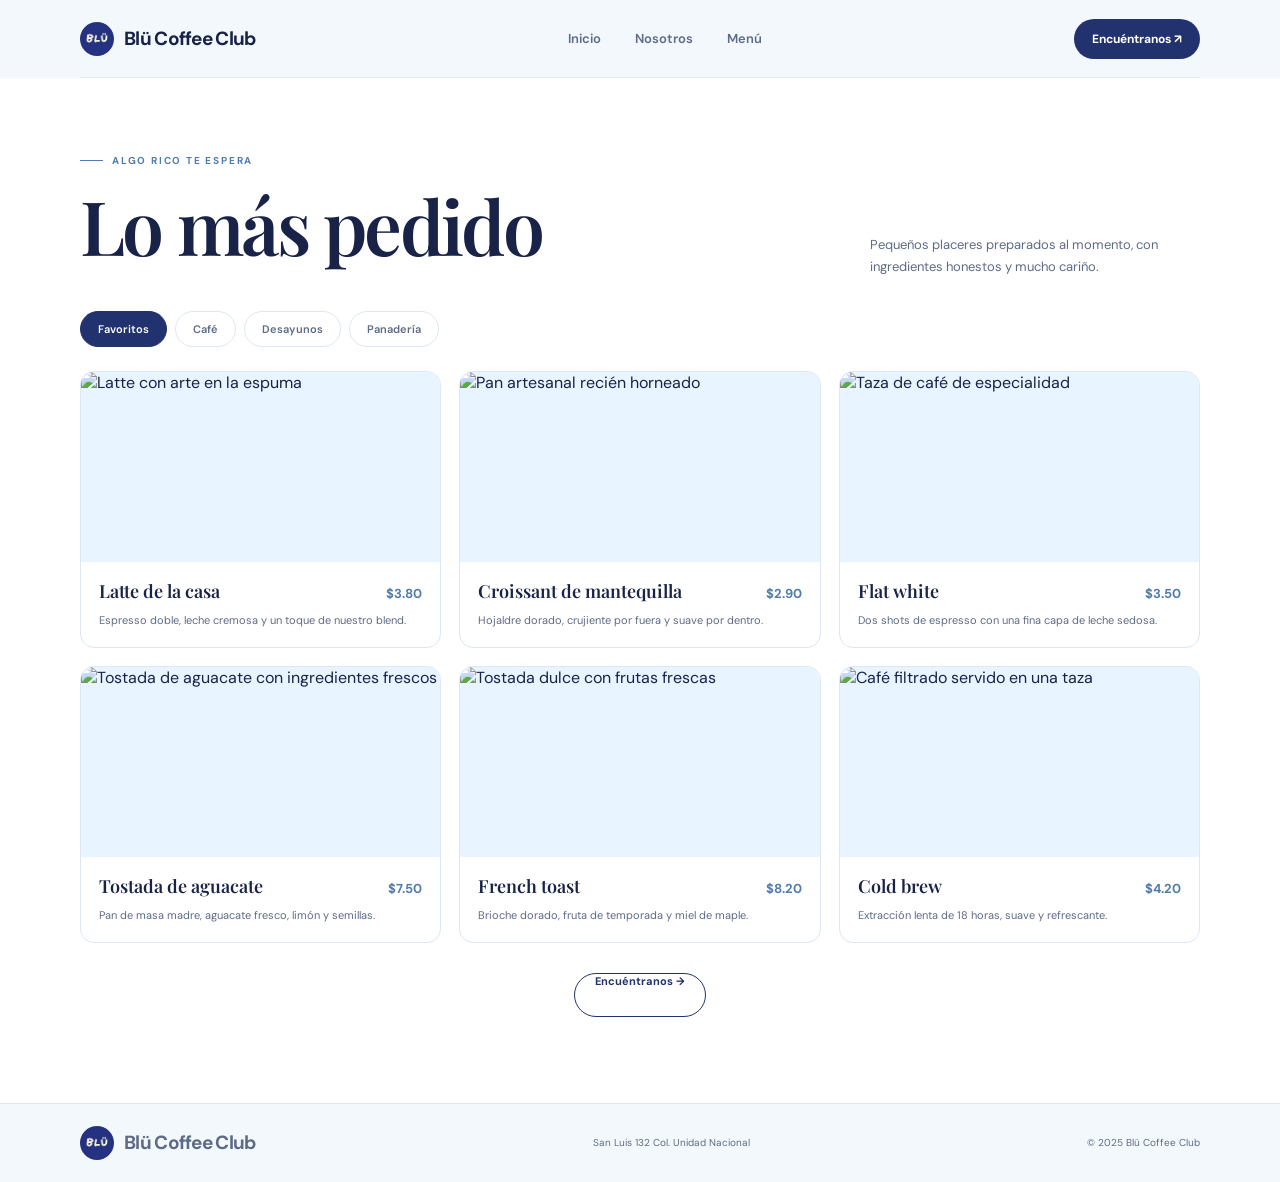
==== pages/menu.html @ f7aa40f5 "primer commit" ====
<!DOCTYPE html>
<html lang="es">
<head>
	<meta charset="UTF-8">
	<meta name="viewport" content="width=device-width, initial-scale=1.0">
	<meta name="theme-color" content="#f3f8fd">
	<meta name="description" content="Descubre el menú de Bruma Café: café de especialidad, desayunos y panadería artesanal.">
	<title>Menú — Bruma Café</title>
	<link rel="icon" type="image/jpeg" href="../Blu.jpg">
	<link rel="preconnect" href="https://fonts.googleapis.com">
	<link rel="preconnect" href="https://fonts.gstatic.com" crossorigin>
	<link href="https://fonts.googleapis.com/css2?family=DM+Sans:wght@400;500;600;700&family=Playfair+Display:wght@500;600;700&display=swap" rel="stylesheet">
	<link rel="stylesheet" href="../assets/css/styles.css">
</head>
<body>
	<header class="container topbar">
		<a class="brand" href="../index.html#inicio" aria-label="Bruma Café, inicio"><img class="brand-mark" src="../Blu.jpg" alt="Logo BLÜ" aria-hidden="true"> Blü Coffee Club</a>
		<nav class="nav-links" aria-label="Navegación principal">
			<a href="../index.html#inicio">Inicio</a>
			<a href="../index.html#nosotros">Nosotros</a>
			<a href="menu.html" aria-current="page">Menú</a>
		</nav>
		<a class="nav-cta" href="../index.html#visitanos">Encuéntranos <span aria-hidden="true">↗</span></a>
	</header>

	<main>
		<section class="menu-section" id="menu">
			<div class="container">
				<div class="section-heading">
					<div><div class="eyebrow">Algo rico te espera</div><h1>Lo más pedido</h1></div>
					<p class="section-intro">Pequeños placeres preparados al momento, con ingredientes honestos y mucho cariño.</p>
				</div>
				<nav class="menu-tabs" aria-label="Categorías del menú">
					<a class="menu-tab active" href="#menu" aria-current="page">Favoritos</a>
					<a class="menu-tab" href="#menu">Café</a>
					<a class="menu-tab" href="#menu">Desayunos</a>
					<a class="menu-tab" href="#menu">Panadería</a>
				</nav>
				<div class="menu-grid">
					<article class="menu-card">
						<img src="https://images.unsplash.com/photo-1461023058943-07fcbe16d735?auto=format&fit=crop&w=700&q=80" alt="Latte con arte en la espuma" loading="lazy">
						<div class="card-content"><div class="card-top"><h3>Latte de la casa</h3><span class="price">$3.80</span></div><p>Espresso doble, leche cremosa y un toque de nuestro blend.</p></div>
					</article>
					<article class="menu-card">
						<img src="https://images.unsplash.com/photo-1509440159596-0249088772ff?auto=format&fit=crop&w=700&q=80" alt="Pan artesanal recién horneado" loading="lazy">
						<div class="card-content"><div class="card-top"><h3>Croissant de mantequilla</h3><span class="price">$2.90</span></div><p>Hojaldre dorado, crujiente por fuera y suave por dentro.</p></div>
					</article>
					<article class="menu-card">
						<img src="https://images.unsplash.com/photo-1495474472287-4d71bcdd2085?auto=format&fit=crop&w=700&q=80" alt="Taza de café de especialidad" loading="lazy">
						<div class="card-content"><div class="card-top"><h3>Flat white</h3><span class="price">$3.50</span></div><p>Dos shots de espresso con una fina capa de leche sedosa.</p></div>
					</article>
					<article class="menu-card">
						<img src="https://images.unsplash.com/photo-1525351484163-7529414344d8?auto=format&fit=crop&w=700&q=80" alt="Tostada de aguacate con ingredientes frescos" loading="lazy">
						<div class="card-content"><div class="card-top"><h3>Tostada de aguacate</h3><span class="price">$7.50</span></div><p>Pan de masa madre, aguacate fresco, limón y semillas.</p></div>
					</article>
					<article class="menu-card">
						<img src="https://images.unsplash.com/photo-1484723091739-30a097e8f929?auto=format&fit=crop&w=700&q=80" alt="Tostada dulce con frutas frescas" loading="lazy">
						<div class="card-content"><div class="card-top"><h3>French toast</h3><span class="price">$8.20</span></div><p>Brioche dorado, fruta de temporada y miel de maple.</p></div>
					</article>
					<article class="menu-card">
						<img src="https://images.unsplash.com/photo-1517701604599-bb29b565090c?auto=format&fit=crop&w=700&q=80" alt="Café filtrado servido en una taza" loading="lazy">
						<div class="card-content"><div class="card-top"><h3>Cold brew</h3><span class="price">$4.20</span></div><p>Extracción lenta de 18 horas, suave y refrescante.</p></div>
					</article>
				</div>
				<div class="menu-footer"><a class="outline-button" href="../index.html#visitanos">Encuéntranos <span aria-hidden="true">→</span></a></div>
			</div>
		</section>
	</main>

	<footer id="visitanos">
		<div class="container footer-inner"><a class="brand" href="../index.html#inicio"><img class="brand-mark" src="../Blu.jpg" alt="Logo BLÜ" aria-hidden="true"> Blü Coffee Club</a><p>San Luis 132 Col. Unidad Nacional</p><p>© 2025 Blü Coffee Club</p></div>
	</footer>
</body>
</html>
---- assets/css/styles.css ----
:root {
	--cream: #f3f8fd;
	--paper: #ffffff;
	--ink: #182347;
	--muted: #5e6b86;
	--primary: #21326e;
	--sky: #bfe2fe;
	--sky-soft: #e8f4ff;
	--accent: #527cab;
	--line: #dce8f3;
	--serif: 'Playfair Display', Georgia, serif;
	--sans: 'DM Sans', Arial, sans-serif;
}

* { box-sizing: border-box; }
html { scroll-behavior: smooth; }
body { margin: 0; background: var(--cream); color: var(--ink); font-family: var(--sans); -webkit-font-smoothing: antialiased; }
a { color: inherit; text-decoration: none; }
img { display: block; max-width: 100%; }
.container { width: min(1120px, calc(100% - 64px)); margin-inline: auto; }
.topbar { min-height: 78px; display: flex; align-items: center; justify-content: space-between; gap: 30px; border-bottom: 1px solid var(--line); }
.brand { display: inline-flex; align-items: center; gap: 10px; font-size: 19px; font-weight: 700; letter-spacing: -.7px; }
.brand-mark { width: 34px; height: 34px; flex: 0 0 34px; border-radius: 50%; object-fit: cover; }
.nav-links { display: flex; align-items: center; gap: 34px; color: var(--muted); font-size: 13px; font-weight: 600; }
.nav-links a:hover { color: var(--primary); }
.nav-cta { padding: 12px 18px; border-radius: 999px; background: var(--primary); color: white; font-size: 12px; font-weight: 700; transition: background .2s, transform .2s; }
.nav-cta:hover { background: #192653; transform: translateY(-1px); }
.hero { display: grid; grid-template-columns: 1fr .95fr; align-items: center; gap: 56px; padding-block: 70px 82px; }
.eyebrow { display: flex; align-items: center; gap: 9px; color: var(--accent); font-size: 10px; font-weight: 700; letter-spacing: 1.8px; text-transform: uppercase; }
.eyebrow::before { width: 23px; height: 1px; background: currentColor; content: ''; }
h1, h2, h3, p { margin-top: 0; }
h1 { max-width: 520px; margin-block: 20px 17px; font: 600 clamp(48px, 6vw, 75px)/1.02 var(--serif); letter-spacing: -2.7px; }
h1 em { color: var(--accent); font-weight: 500; }
.hero-copy { max-width: 420px; color: var(--muted); font-size: 15px; line-height: 1.8; }
.hero-actions { display: flex; flex-wrap: wrap; align-items: center; gap: 22px; margin-top: 27px; }
.button { display: inline-flex; align-items: center; justify-content: center; gap: 10px; min-height: 48px; padding: 0 20px; border-radius: 999px; background: var(--primary); color: white; font-size: 12px; font-weight: 700; transition: transform .2s, background .2s; }
.button:hover { background: #192653; transform: translateY(-2px); }
.text-link { color: var(--primary); font-size: 12px; font-weight: 700; }
.text-link span { margin-left: 5px; }
.hero-visual { position: relative; min-height: 390px; }
.hero-photo { position: absolute; inset: 0 20px 14px 0; overflow: hidden; border-radius: 48% 48% 12px 12px; background: var(--sky); }
.hero-photo img { width: 100%; height: 100%; object-fit: cover; }
.photo-note { position: absolute; right: 0; bottom: 0; display: flex; align-items: center; gap: 11px; max-width: 225px; padding: 14px 17px; border: 1px solid rgba(255,255,255,.7); border-radius: 12px; background: var(--paper); box-shadow: 0 12px 35px #21326e18; }
.note-icon { width: 36px; height: 36px; display: grid; flex: 0 0 36px; place-items: center; border-radius: 50%; background: var(--sky-soft); color: var(--primary); font-size: 17px; }
.photo-note strong, .photo-note small { display: block; }
.photo-note strong { margin-bottom: 3px; font-size: 11px; }
.photo-note small { color: var(--muted); font-size: 10px; }
.coffee-match-section { padding: 18px 0 76px; }
.coffee-match { display: grid; grid-template-columns: 1.05fr .95fr; align-items: center; gap: 52px; padding: 38px 44px; overflow: hidden; border: 1px solid #d5e9f9; border-radius: 22px; background: linear-gradient(120deg, #e8f4ff 0%, #f8fbff 62%, #d9edff 100%); }
.coffee-match-copy h2 { margin: 12px 0; }
.coffee-match-copy > p { max-width: 380px; margin-bottom: 22px; color: var(--muted); font-size: 13px; line-height: 1.7; }
.mood-options { display: flex; flex-wrap: wrap; gap: 9px; }
.mood-button { display: inline-flex; align-items: center; gap: 7px; min-height: 42px; padding: 0 14px; border: 1px solid #c8dced; border-radius: 999px; background: rgba(255,255,255,.75); color: var(--primary); font: 600 11px var(--sans); cursor: pointer; transition: background .2s, color .2s, transform .2s, border-color .2s; }
.mood-button:hover { transform: translateY(-2px); border-color: var(--primary); }
.mood-button[aria-pressed="true"] { border-color: var(--primary); background: var(--primary); color: white; }
.mood-button span { font-size: 14px; }
.match-result { display: flex; align-items: center; gap: 20px; min-height: 190px; padding: 26px; border: 1px solid rgba(255,255,255,.9); border-radius: 18px; background: rgba(255,255,255,.88); box-shadow: 0 16px 40px #21326e12; }
.match-cup { display: grid; width: 76px; height: 76px; flex: 0 0 76px; place-items: center; border-radius: 50%; background: var(--sky-soft); color: var(--primary); font-size: 34px; }
.match-label { color: var(--accent); font-size: 9px; font-weight: 700; letter-spacing: 1.5px; text-transform: uppercase; }
.match-result h3 { margin: 8px 0 6px; font: 600 25px/1.15 var(--serif); }
.match-result p { margin-bottom: 13px; color: var(--muted); font-size: 11px; line-height: 1.6; }
.match-link { color: var(--primary); font-size: 11px; font-weight: 700; }
.match-link span { margin-left: 5px; }
.match-result.is-updated .match-cup { animation: match-pop .35s ease-out; }
@keyframes match-pop { 50% { transform: scale(1.12) rotate(-8deg); } }
.menu-section { padding: 76px 0 86px; background: var(--paper); }
.section-heading { display: flex; justify-content: space-between; align-items: end; gap: 28px; margin-bottom: 30px; }
h2 { margin: 10px 0 0; font: 600 clamp(32px, 4vw, 45px)/1.1 var(--serif); letter-spacing: -1px; }
.section-intro { max-width: 330px; margin-bottom: 2px; color: var(--muted); font-size: 13px; line-height: 1.7; }
.menu-tabs { display: flex; gap: 8px; overflow-x: auto; padding: 0 0 24px; scrollbar-width: none; }
.menu-tabs::-webkit-scrollbar { display: none; }
.menu-tab { flex: 0 0 auto; padding: 10px 17px; border: 1px solid var(--line); border-radius: 999px; color: var(--muted); font-size: 11px; font-weight: 600; }
.menu-tab.active { border-color: var(--primary); background: var(--primary); color: white; }
.menu-grid { display: grid; grid-template-columns: repeat(3, 1fr); gap: 18px; }
.menu-card { display: flex; flex-direction: column; min-width: 0; overflow: hidden; border: 1px solid var(--line); border-radius: 14px; background: var(--paper); transition: transform .2s, box-shadow .2s; }
.menu-card:hover { transform: translateY(-4px); box-shadow: 0 12px 30px #21326e12; }
.menu-card img { width: 100%; height: 190px; object-fit: cover; background: var(--sky-soft); }
.card-content { padding: 17px 18px 18px; }
.card-top { display: flex; align-items: baseline; justify-content: space-between; gap: 12px; }
.card-top h3 { margin: 0; font: 600 18px var(--serif); }
.price { color: var(--accent); font-size: 13px; font-weight: 700; white-space: nowrap; }
.card-content p { margin: 8px 0 0; color: var(--muted); font-size: 11px; line-height: 1.65; }
.menu-footer { display: flex; justify-content: center; margin-top: 30px; }
.outline-button { min-height: 44px; padding: 0 20px; border: 1px solid var(--primary); border-radius: 999px; color: var(--primary); font-size: 11px; font-weight: 700; transition: background .2s, color .2s; }
.outline-button:hover { background: var(--primary); color: white; }
.visit-section { display: grid; grid-template-columns: 1fr 1fr; gap: 55px; align-items: center; padding-block: 76px; }
.visit-section h2 { margin-bottom: 14px; }
.visit-copy { max-width: 450px; color: var(--muted); font-size: 13px; line-height: 1.8; }
.hours { display: grid; grid-template-columns: auto 1fr; gap: 9px 22px; max-width: 350px; margin-top: 22px; font-size: 11px; }
.hours strong { color: var(--primary); }
.hours span { color: var(--muted); }
.visit-image { height: 285px; overflow: hidden; border-radius: 14px; background: var(--sky); }
.visit-image img { width: 100%; height: 100%; object-fit: cover; }
footer { padding-block: 22px; border-top: 1px solid var(--line); color: var(--muted); font-size: 10px; }
.footer-inner { display: flex; justify-content: space-between; align-items: center; gap: 20px; }
.footer-inner p { margin: 0; }
@media (max-width: 760px) {
	.container { width: min(100% - 40px, 560px); }
	.topbar { min-height: 68px; gap: 12px; }
	.brand { font-size: 17px; }
	.nav-links { gap: 15px; font-size: 11px; }
	.nav-links a:nth-child(2) { display: none; }
	.nav-cta { padding: 10px 13px; font-size: 10px; }
	.hero { grid-template-columns: 1fr; gap: 29px; padding-block: 52px 63px; }
	h1 { max-width: 470px; font-size: clamp(48px, 12vw, 67px); }
	.hero-copy { font-size: 14px; }
	.hero-visual { min-height: 330px; }
	.hero-photo { right: 12px; }
	.coffee-match-section { padding: 0 0 58px; }
	.coffee-match { grid-template-columns: 1fr; gap: 25px; padding: 28px 24px; }
	.menu-section { padding-block: 58px 65px; }
	.section-heading { display: block; margin-bottom: 24px; }
	.section-intro { margin-top: 11px; }
	.menu-grid { grid-template-columns: repeat(2, minmax(0, 1fr)); gap: 12px; }
	.menu-card img { height: 150px; }
	.card-content { padding: 13px 12px 15px; }
	.card-top h3 { font-size: 16px; }
	.price { font-size: 12px; }
	.visit-section { grid-template-columns: 1fr; gap: 27px; padding-block: 58px; }
	.visit-image { height: 245px; }
}
@media (max-width: 420px) {
	.container { width: calc(100% - 32px); }
	.nav-links { gap: 12px; }
	.nav-links a:first-child { display: none; }
	.hero-visual { min-height: 280px; }
	.coffee-match { padding: 24px 18px; }
	.mood-options { gap: 7px; }
	.mood-button { padding-inline: 11px; font-size: 10px; }
	.match-result { gap: 13px; min-height: 160px; padding: 18px 15px; }
	.match-cup { width: 54px; height: 54px; flex-basis: 54px; font-size: 26px; }
	.match-result h3 { font-size: 22px; }
	.menu-grid { grid-template-columns: 1fr; gap: 14px; }
	.menu-card { display: grid; grid-template-columns: 112px 1fr; min-height: 118px; }
	.menu-card img { height: 100%; min-height: 118px; }
	.card-content { display: flex; flex-direction: column; justify-content: center; padding: 13px; }
	.card-top { align-items: flex-start; flex-direction: column; gap: 3px; }
	.card-content p { margin-top: 6px; }
	.footer-inner { align-items: flex-start; flex-direction: column; gap: 7px; }
}
@media (prefers-reduced-motion: reduce) {
	*, *::before, *::after { scroll-behavior: auto !important; transition-duration: .01ms !important; }
}
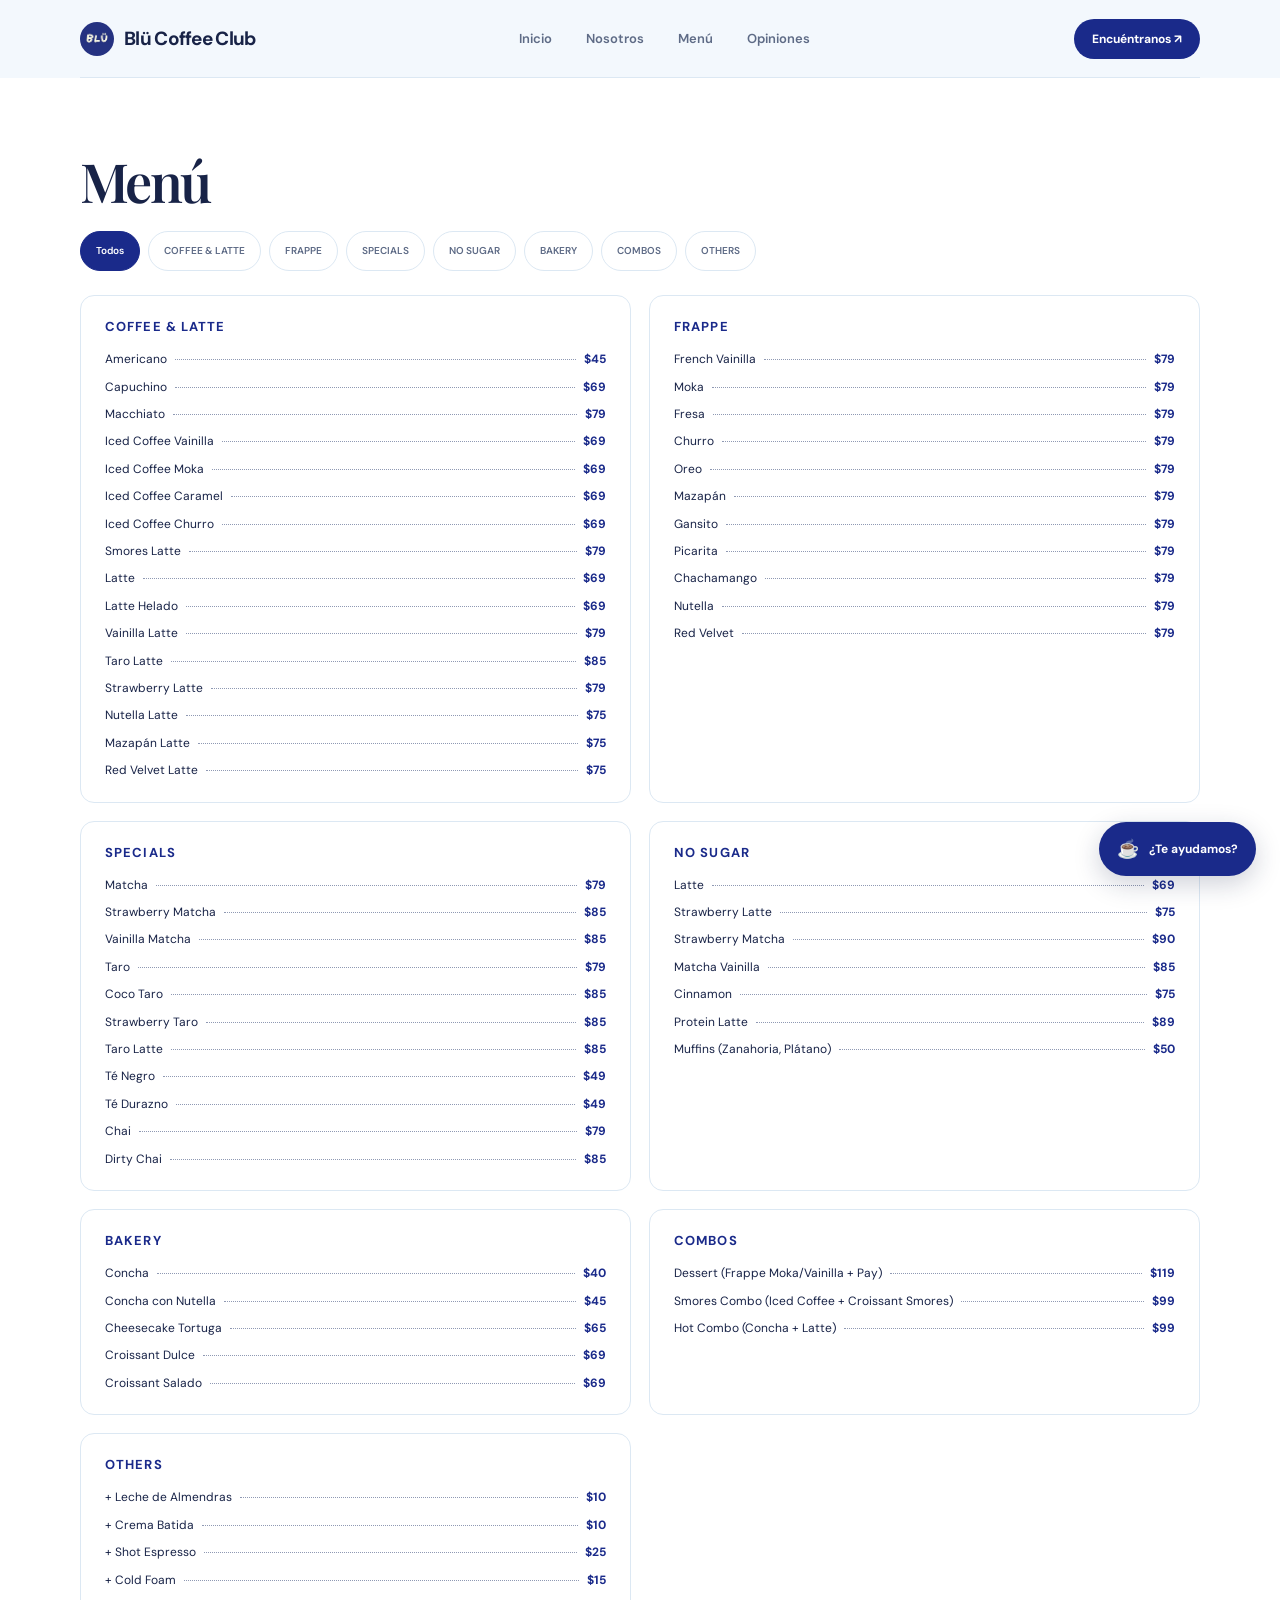
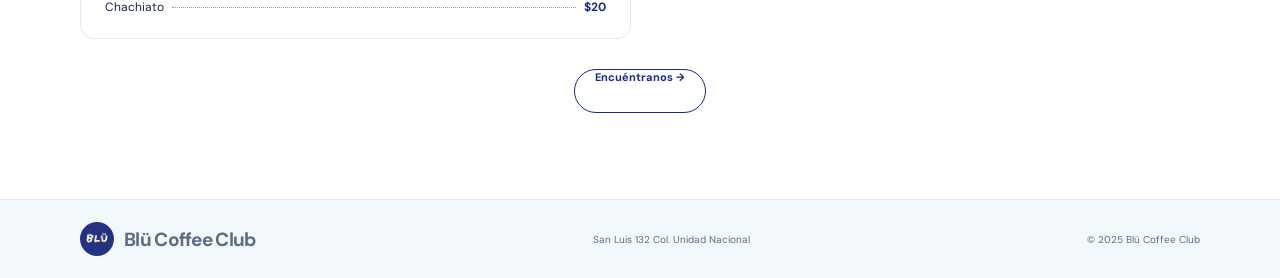
==== commit 897c2d31: "Menú actualizado" ====
--- a/pages/menu.html
+++ b/pages/menu.html
@@ -4,63 +4,140 @@
 	<meta charset="UTF-8">
 	<meta name="viewport" content="width=device-width, initial-scale=1.0">
 	<meta name="theme-color" content="#f3f8fd">
-	<meta name="description" content="Descubre el menú de Bruma Café: café de especialidad, desayunos y panadería artesanal.">
-	<title>Menú — Bruma Café</title>
+	<meta name="description" content="Explora el menú de Blü Coffee Club: coffee & latte, frappe, specials, opciones no sugar, bakery, combos y extras.">
+	<title>Menú — Blü Coffee Club</title>
 	<link rel="icon" type="image/jpeg" href="../Blu.jpg">
 	<link rel="preconnect" href="https://fonts.googleapis.com">
 	<link rel="preconnect" href="https://fonts.gstatic.com" crossorigin>
 	<link href="https://fonts.googleapis.com/css2?family=DM+Sans:wght@400;500;600;700&family=Playfair+Display:wght@500;600;700&display=swap" rel="stylesheet">
 	<link rel="stylesheet" href="../assets/css/styles.css">
 </head>
-<body>
+<body class="menu-page">
 	<header class="container topbar">
 		<a class="brand" href="../index.html#inicio" aria-label="Bruma Café, inicio"><img class="brand-mark" src="../Blu.jpg" alt="Logo BLÜ" aria-hidden="true"> Blü Coffee Club</a>
-		<nav class="nav-links" aria-label="Navegación principal">
+		<nav class="nav-links" id="primary-navigation" aria-label="Navegación principal">
 			<a href="../index.html#inicio">Inicio</a>
 			<a href="../index.html#nosotros">Nosotros</a>
 			<a href="menu.html" aria-current="page">Menú</a>
+			<a href="../index.html#opiniones">Opiniones</a>
+			<a class="mobile-nav-cta" href="../index.html#visitanos">Encuéntranos <span aria-hidden="true">↗</span></a>
 		</nav>
+		<button class="nav-toggle" type="button" aria-controls="primary-navigation" aria-expanded="false" aria-label="Abrir menú de navegación">
+			<span class="nav-toggle-icon" aria-hidden="true">☰</span>
+		</button>
 		<a class="nav-cta" href="../index.html#visitanos">Encuéntranos <span aria-hidden="true">↗</span></a>
 	</header>
 
 	<main>
 		<section class="menu-section" id="menu">
 			<div class="container">
-				<div class="section-heading">
-					<div><div class="eyebrow">Algo rico te espera</div><h1>Lo más pedido</h1></div>
-					<p class="section-intro">Pequeños placeres preparados al momento, con ingredientes honestos y mucho cariño.</p>
+				<div class="section-heading menu-heading">
+					<h1>Menú</h1>
 				</div>
-				<nav class="menu-tabs" aria-label="Categorías del menú">
-					<a class="menu-tab active" href="#menu" aria-current="page">Favoritos</a>
-					<a class="menu-tab" href="#menu">Café</a>
-					<a class="menu-tab" href="#menu">Desayunos</a>
-					<a class="menu-tab" href="#menu">Panadería</a>
+				<nav class="menu-tabs" aria-label="Filtrar menú por categoría">
+					<button class="menu-tab active" type="button" data-menu-filter="all" aria-pressed="true">Todos</button>
+					<button class="menu-tab" type="button" data-menu-filter="coffee-latte" aria-pressed="false">COFFEE &amp; LATTE</button>
+					<button class="menu-tab" type="button" data-menu-filter="frappe" aria-pressed="false">FRAPPE</button>
+					<button class="menu-tab" type="button" data-menu-filter="specials" aria-pressed="false">SPECIALS</button>
+					<button class="menu-tab" type="button" data-menu-filter="no-sugar" aria-pressed="false">NO SUGAR</button>
+					<button class="menu-tab" type="button" data-menu-filter="bakery" aria-pressed="false">BAKERY</button>
+					<button class="menu-tab" type="button" data-menu-filter="combos" aria-pressed="false">COMBOS</button>
+					<button class="menu-tab" type="button" data-menu-filter="others" aria-pressed="false">OTHERS</button>
 				</nav>
 				<div class="menu-grid">
-					<article class="menu-card">
-						<img src="https://images.unsplash.com/photo-1461023058943-07fcbe16d735?auto=format&fit=crop&w=700&q=80" alt="Latte con arte en la espuma" loading="lazy">
-						<div class="card-content"><div class="card-top"><h3>Latte de la casa</h3><span class="price">$3.80</span></div><p>Espresso doble, leche cremosa y un toque de nuestro blend.</p></div>
-					</article>
-					<article class="menu-card">
-						<img src="https://images.unsplash.com/photo-1509440159596-0249088772ff?auto=format&fit=crop&w=700&q=80" alt="Pan artesanal recién horneado" loading="lazy">
-						<div class="card-content"><div class="card-top"><h3>Croissant de mantequilla</h3><span class="price">$2.90</span></div><p>Hojaldre dorado, crujiente por fuera y suave por dentro.</p></div>
-					</article>
-					<article class="menu-card">
-						<img src="https://images.unsplash.com/photo-1495474472287-4d71bcdd2085?auto=format&fit=crop&w=700&q=80" alt="Taza de café de especialidad" loading="lazy">
-						<div class="card-content"><div class="card-top"><h3>Flat white</h3><span class="price">$3.50</span></div><p>Dos shots de espresso con una fina capa de leche sedosa.</p></div>
-					</article>
-					<article class="menu-card">
-						<img src="https://images.unsplash.com/photo-1525351484163-7529414344d8?auto=format&fit=crop&w=700&q=80" alt="Tostada de aguacate con ingredientes frescos" loading="lazy">
-						<div class="card-content"><div class="card-top"><h3>Tostada de aguacate</h3><span class="price">$7.50</span></div><p>Pan de masa madre, aguacate fresco, limón y semillas.</p></div>
-					</article>
-					<article class="menu-card">
-						<img src="https://images.unsplash.com/photo-1484723091739-30a097e8f929?auto=format&fit=crop&w=700&q=80" alt="Tostada dulce con frutas frescas" loading="lazy">
-						<div class="card-content"><div class="card-top"><h3>French toast</h3><span class="price">$8.20</span></div><p>Brioche dorado, fruta de temporada y miel de maple.</p></div>
-					</article>
-					<article class="menu-card">
-						<img src="https://images.unsplash.com/photo-1517701604599-bb29b565090c?auto=format&fit=crop&w=700&q=80" alt="Café filtrado servido en una taza" loading="lazy">
-						<div class="card-content"><div class="card-top"><h3>Cold brew</h3><span class="price">$4.20</span></div><p>Extracción lenta de 18 horas, suave y refrescante.</p></div>
-					</article>
+					<section class="menu-category" data-menu-category="coffee-latte" aria-labelledby="coffee-latte-title">
+						<h2 id="coffee-latte-title">COFFEE &amp; LATTE</h2>
+						<ul class="menu-item-list">
+							<li class="menu-item"><span class="menu-item-name">Americano</span><span class="menu-item-leader" aria-hidden="true"></span><span class="menu-item-price">$45</span></li>
+							<li class="menu-item"><span class="menu-item-name">Capuchino</span><span class="menu-item-leader" aria-hidden="true"></span><span class="menu-item-price">$69</span></li>
+							<li class="menu-item"><span class="menu-item-name">Macchiato</span><span class="menu-item-leader" aria-hidden="true"></span><span class="menu-item-price">$79</span></li>
+							<li class="menu-item"><span class="menu-item-name">Iced Coffee Vainilla</span><span class="menu-item-leader" aria-hidden="true"></span><span class="menu-item-price">$69</span></li>
+							<li class="menu-item"><span class="menu-item-name">Iced Coffee Moka</span><span class="menu-item-leader" aria-hidden="true"></span><span class="menu-item-price">$69</span></li>
+							<li class="menu-item"><span class="menu-item-name">Iced Coffee Caramel</span><span class="menu-item-leader" aria-hidden="true"></span><span class="menu-item-price">$69</span></li>
+							<li class="menu-item"><span class="menu-item-name">Iced Coffee Churro</span><span class="menu-item-leader" aria-hidden="true"></span><span class="menu-item-price">$69</span></li>
+							<li class="menu-item"><span class="menu-item-name">Smores Latte</span><span class="menu-item-leader" aria-hidden="true"></span><span class="menu-item-price">$79</span></li>
+							<li class="menu-item"><span class="menu-item-name">Latte</span><span class="menu-item-leader" aria-hidden="true"></span><span class="menu-item-price">$69</span></li>
+							<li class="menu-item"><span class="menu-item-name">Latte Helado</span><span class="menu-item-leader" aria-hidden="true"></span><span class="menu-item-price">$69</span></li>
+							<li class="menu-item"><span class="menu-item-name">Vainilla Latte</span><span class="menu-item-leader" aria-hidden="true"></span><span class="menu-item-price">$79</span></li>
+							<li class="menu-item"><span class="menu-item-name">Taro Latte</span><span class="menu-item-leader" aria-hidden="true"></span><span class="menu-item-price">$85</span></li>
+							<li class="menu-item"><span class="menu-item-name">Strawberry Latte</span><span class="menu-item-leader" aria-hidden="true"></span><span class="menu-item-price">$79</span></li>
+							<li class="menu-item"><span class="menu-item-name">Nutella Latte</span><span class="menu-item-leader" aria-hidden="true"></span><span class="menu-item-price">$75</span></li>
+							<li class="menu-item"><span class="menu-item-name">Mazapán Latte</span><span class="menu-item-leader" aria-hidden="true"></span><span class="menu-item-price">$75</span></li>
+							<li class="menu-item"><span class="menu-item-name">Red Velvet Latte</span><span class="menu-item-leader" aria-hidden="true"></span><span class="menu-item-price">$75</span></li>
+						</ul>
+					</section>
+					<section class="menu-category" data-menu-category="frappe" aria-labelledby="frappe-title">
+						<h2 id="frappe-title">FRAPPE</h2>
+						<ul class="menu-item-list">
+							<li class="menu-item"><span class="menu-item-name">French Vainilla</span><span class="menu-item-leader" aria-hidden="true"></span><span class="menu-item-price">$79</span></li>
+							<li class="menu-item"><span class="menu-item-name">Moka</span><span class="menu-item-leader" aria-hidden="true"></span><span class="menu-item-price">$79</span></li>
+							<li class="menu-item"><span class="menu-item-name">Fresa</span><span class="menu-item-leader" aria-hidden="true"></span><span class="menu-item-price">$79</span></li>
+							<li class="menu-item"><span class="menu-item-name">Churro</span><span class="menu-item-leader" aria-hidden="true"></span><span class="menu-item-price">$79</span></li>
+							<li class="menu-item"><span class="menu-item-name">Oreo</span><span class="menu-item-leader" aria-hidden="true"></span><span class="menu-item-price">$79</span></li>
+							<li class="menu-item"><span class="menu-item-name">Mazapán</span><span class="menu-item-leader" aria-hidden="true"></span><span class="menu-item-price">$79</span></li>
+							<li class="menu-item"><span class="menu-item-name">Gansito</span><span class="menu-item-leader" aria-hidden="true"></span><span class="menu-item-price">$79</span></li>
+							<li class="menu-item"><span class="menu-item-name">Picarita</span><span class="menu-item-leader" aria-hidden="true"></span><span class="menu-item-price">$79</span></li>
+							<li class="menu-item"><span class="menu-item-name">Chachamango</span><span class="menu-item-leader" aria-hidden="true"></span><span class="menu-item-price">$79</span></li>
+							<li class="menu-item"><span class="menu-item-name">Nutella</span><span class="menu-item-leader" aria-hidden="true"></span><span class="menu-item-price">$79</span></li>
+							<li class="menu-item"><span class="menu-item-name">Red Velvet</span><span class="menu-item-leader" aria-hidden="true"></span><span class="menu-item-price">$79</span></li>
+						</ul>
+					</section>
+					<section class="menu-category" data-menu-category="specials" aria-labelledby="specials-title">
+						<h2 id="specials-title">SPECIALS</h2>
+						<ul class="menu-item-list">
+							<li class="menu-item"><span class="menu-item-name">Matcha</span><span class="menu-item-leader" aria-hidden="true"></span><span class="menu-item-price">$79</span></li>
+							<li class="menu-item"><span class="menu-item-name">Strawberry Matcha</span><span class="menu-item-leader" aria-hidden="true"></span><span class="menu-item-price">$85</span></li>
+							<li class="menu-item"><span class="menu-item-name">Vainilla Matcha</span><span class="menu-item-leader" aria-hidden="true"></span><span class="menu-item-price">$85</span></li>
+							<li class="menu-item"><span class="menu-item-name">Taro</span><span class="menu-item-leader" aria-hidden="true"></span><span class="menu-item-price">$79</span></li>
+							<li class="menu-item"><span class="menu-item-name">Coco Taro</span><span class="menu-item-leader" aria-hidden="true"></span><span class="menu-item-price">$85</span></li>
+							<li class="menu-item"><span class="menu-item-name">Strawberry Taro</span><span class="menu-item-leader" aria-hidden="true"></span><span class="menu-item-price">$85</span></li>
+							<li class="menu-item"><span class="menu-item-name">Taro Latte</span><span class="menu-item-leader" aria-hidden="true"></span><span class="menu-item-price">$85</span></li>
+							<li class="menu-item"><span class="menu-item-name">Té Negro</span><span class="menu-item-leader" aria-hidden="true"></span><span class="menu-item-price">$49</span></li>
+							<li class="menu-item"><span class="menu-item-name">Té Durazno</span><span class="menu-item-leader" aria-hidden="true"></span><span class="menu-item-price">$49</span></li>
+							<li class="menu-item"><span class="menu-item-name">Chai</span><span class="menu-item-leader" aria-hidden="true"></span><span class="menu-item-price">$79</span></li>
+							<li class="menu-item"><span class="menu-item-name">Dirty Chai</span><span class="menu-item-leader" aria-hidden="true"></span><span class="menu-item-price">$85</span></li>
+						</ul>
+					</section>
+					<section class="menu-category" data-menu-category="no-sugar" aria-labelledby="no-sugar-title">
+						<h2 id="no-sugar-title">NO SUGAR</h2>
+						<ul class="menu-item-list">
+							<li class="menu-item"><span class="menu-item-name">Latte</span><span class="menu-item-leader" aria-hidden="true"></span><span class="menu-item-price">$69</span></li>
+							<li class="menu-item"><span class="menu-item-name">Strawberry Latte</span><span class="menu-item-leader" aria-hidden="true"></span><span class="menu-item-price">$75</span></li>
+							<li class="menu-item"><span class="menu-item-name">Strawberry Matcha</span><span class="menu-item-leader" aria-hidden="true"></span><span class="menu-item-price">$90</span></li>
+							<li class="menu-item"><span class="menu-item-name">Matcha Vainilla</span><span class="menu-item-leader" aria-hidden="true"></span><span class="menu-item-price">$85</span></li>
+							<li class="menu-item"><span class="menu-item-name">Cinnamon</span><span class="menu-item-leader" aria-hidden="true"></span><span class="menu-item-price">$75</span></li>
+							<li class="menu-item"><span class="menu-item-name">Protein Latte</span><span class="menu-item-leader" aria-hidden="true"></span><span class="menu-item-price">$89</span></li>
+							<li class="menu-item"><span class="menu-item-name">Muffins (Zanahoria, Plátano)</span><span class="menu-item-leader" aria-hidden="true"></span><span class="menu-item-price">$50</span></li>
+						</ul>
+					</section>
+					<section class="menu-category" data-menu-category="bakery" aria-labelledby="bakery-title">
+						<h2 id="bakery-title">BAKERY</h2>
+						<ul class="menu-item-list">
+							<li class="menu-item"><span class="menu-item-name">Concha</span><span class="menu-item-leader" aria-hidden="true"></span><span class="menu-item-price">$40</span></li>
+							<li class="menu-item"><span class="menu-item-name">Concha con Nutella</span><span class="menu-item-leader" aria-hidden="true"></span><span class="menu-item-price">$45</span></li>
+							<li class="menu-item"><span class="menu-item-name">Cheesecake Tortuga</span><span class="menu-item-leader" aria-hidden="true"></span><span class="menu-item-price">$65</span></li>
+							<li class="menu-item"><span class="menu-item-name">Croissant Dulce</span><span class="menu-item-leader" aria-hidden="true"></span><span class="menu-item-price">$69</span></li>
+							<li class="menu-item"><span class="menu-item-name">Croissant Salado</span><span class="menu-item-leader" aria-hidden="true"></span><span class="menu-item-price">$69</span></li>
+						</ul>
+					</section>
+					<section class="menu-category" data-menu-category="combos" aria-labelledby="combos-title">
+						<h2 id="combos-title">COMBOS</h2>
+						<ul class="menu-item-list">
+							<li class="menu-item"><span class="menu-item-name">Dessert (Frappe Moka/Vainilla + Pay)</span><span class="menu-item-leader" aria-hidden="true"></span><span class="menu-item-price">$119</span></li>
+							<li class="menu-item"><span class="menu-item-name">Smores Combo (Iced Coffee + Croissant Smores)</span><span class="menu-item-leader" aria-hidden="true"></span><span class="menu-item-price">$99</span></li>
+							<li class="menu-item"><span class="menu-item-name">Hot Combo (Concha + Latte)</span><span class="menu-item-leader" aria-hidden="true"></span><span class="menu-item-price">$99</span></li>
+						</ul>
+					</section>
+					<section class="menu-category" data-menu-category="others" aria-labelledby="others-title">
+						<h2 id="others-title">OTHERS</h2>
+						<ul class="menu-item-list">
+							<li class="menu-item"><span class="menu-item-name">+ Leche de Almendras</span><span class="menu-item-leader" aria-hidden="true"></span><span class="menu-item-price">$10</span></li>
+							<li class="menu-item"><span class="menu-item-name">+ Crema Batida</span><span class="menu-item-leader" aria-hidden="true"></span><span class="menu-item-price">$10</span></li>
+							<li class="menu-item"><span class="menu-item-name">+ Shot Espresso</span><span class="menu-item-leader" aria-hidden="true"></span><span class="menu-item-price">$25</span></li>
+							<li class="menu-item"><span class="menu-item-name">+ Cold Foam</span><span class="menu-item-leader" aria-hidden="true"></span><span class="menu-item-price">$15</span></li>
+							<li class="menu-item"><span class="menu-item-name">Chachiato</span><span class="menu-item-leader" aria-hidden="true"></span><span class="menu-item-price">$20</span></li>
+						</ul>
+					</section>
 				</div>
 				<div class="menu-footer"><a class="outline-button" href="../index.html#visitanos">Encuéntranos <span aria-hidden="true">→</span></a></div>
 			</div>
@@ -70,5 +147,30 @@
 	<footer id="visitanos">
 		<div class="container footer-inner"><a class="brand" href="../index.html#inicio"><img class="brand-mark" src="../Blu.jpg" alt="Logo BLÜ" aria-hidden="true"> Blü Coffee Club</a><p>San Luis 132 Col. Unidad Nacional</p><p>© 2025 Blü Coffee Club</p></div>
 	</footer>
+	<aside class="chatbot" data-chatbot>
+		<section class="chatbot-panel" id="chatbot-panel" aria-labelledby="chatbot-title" hidden>
+			<header class="chatbot-header">
+				<div><span class="chatbot-status" aria-hidden="true"></span><h2 id="chatbot-title">Asistente Blü</h2><p>Estamos aquí para ayudarte</p></div>
+				<button class="chatbot-close" type="button" aria-label="Cerrar chat">×</button>
+			</header>
+			<div class="chatbot-messages" role="log" aria-live="polite" aria-relevant="additions">
+				<p class="chatbot-message chatbot-message--bot">¡Hola! Puedo ayudarte con horarios, menú y ubicación. ¿Qué te gustaría saber?</p>
+			</div>
+			<nav class="chatbot-quick-questions" aria-label="Preguntas frecuentes">
+				<button type="button" data-chat-topic="horarios">Horarios</button>
+				<button type="button" data-chat-topic="menu">Menú</button>
+				<button type="button" data-chat-topic="ubicacion">Ubicación</button>
+			</nav>
+			<form class="chatbot-form" aria-label="Envía una pregunta al asistente">
+				<label class="visually-hidden" for="chatbot-input">Escribe tu pregunta</label>
+				<input id="chatbot-input" name="question" type="text" maxlength="240" placeholder="Escribe tu pregunta..." autocomplete="off" required>
+				<button type="submit" aria-label="Enviar pregunta"><span aria-hidden="true">➤</span></button>
+			</form>
+		</section>
+		<button class="chatbot-toggle" type="button" aria-controls="chatbot-panel" aria-expanded="false" aria-label="Abrir asistente">
+			<span class="chatbot-toggle-icon" aria-hidden="true">☕</span><span>¿Te ayudamos?</span>
+		</button>
+	</aside>
+	<script src="../assets/js/main.js" defer></script>
 </body>
 </html>
--- a/assets/css/styles.css
+++ b/assets/css/styles.css
@@ -15,6 +15,7 @@
 * { box-sizing: border-box; }
 html { scroll-behavior: smooth; }
 body { margin: 0; background: var(--cream); color: var(--ink); font-family: var(--sans); -webkit-font-smoothing: antialiased; }
+.menu-page { --primary: #1a2a8a; }
 a { color: inherit; text-decoration: none; }
 img { display: block; max-width: 100%; }
 .container { width: min(1120px, calc(100% - 64px)); margin-inline: auto; }
@@ -23,6 +24,7 @@
 .brand-mark { width: 34px; height: 34px; flex: 0 0 34px; border-radius: 50%; object-fit: cover; }
 .nav-links { display: flex; align-items: center; gap: 34px; color: var(--muted); font-size: 13px; font-weight: 600; }
 .nav-links a:hover { color: var(--primary); }
+.mobile-nav-cta, .nav-toggle { display: none; }
 .nav-cta { padding: 12px 18px; border-radius: 999px; background: var(--primary); color: white; font-size: 12px; font-weight: 700; transition: background .2s, transform .2s; }
 .nav-cta:hover { background: #192653; transform: translateY(-1px); }
 .hero { display: grid; grid-template-columns: 1fr .95fr; align-items: center; gap: 56px; padding-block: 70px 82px; }
@@ -63,23 +65,27 @@
 .match-link span { margin-left: 5px; }
 .match-result.is-updated .match-cup { animation: match-pop .35s ease-out; }
 @keyframes match-pop { 50% { transform: scale(1.12) rotate(-8deg); } }
-.menu-section { padding: 76px 0 86px; background: var(--paper); }
+.menu-section { padding: 76px 0 86px; background: #fff; }
 .section-heading { display: flex; justify-content: space-between; align-items: end; gap: 28px; margin-bottom: 30px; }
+.menu-heading { justify-content: flex-start; margin-bottom: 22px; }
+.menu-heading h1 { max-width: none; margin: 0; font-size: clamp(38px, 5vw, 54px); }
 h2 { margin: 10px 0 0; font: 600 clamp(32px, 4vw, 45px)/1.1 var(--serif); letter-spacing: -1px; }
 .section-intro { max-width: 330px; margin-bottom: 2px; color: var(--muted); font-size: 13px; line-height: 1.7; }
-.menu-tabs { display: flex; gap: 8px; overflow-x: auto; padding: 0 0 24px; scrollbar-width: none; }
+.menu-tabs { display: flex; gap: 8px; overflow-x: auto; margin-bottom: 6px; padding: 0 0 18px; scrollbar-width: none; }
 .menu-tabs::-webkit-scrollbar { display: none; }
-.menu-tab { flex: 0 0 auto; padding: 10px 17px; border: 1px solid var(--line); border-radius: 999px; color: var(--muted); font-size: 11px; font-weight: 600; }
+.menu-tab { flex: 0 0 auto; min-height: 40px; padding: 0 15px; border: 1px solid var(--line); border-radius: 999px; background: white; color: var(--muted); font: 600 10px/1.2 var(--sans); white-space: nowrap; cursor: pointer; transition: background .2s, color .2s, border-color .2s; }
+.menu-tab:hover:not(.active) { border-color: var(--primary); color: var(--primary); }
 .menu-tab.active { border-color: var(--primary); background: var(--primary); color: white; }
-.menu-grid { display: grid; grid-template-columns: repeat(3, 1fr); gap: 18px; }
-.menu-card { display: flex; flex-direction: column; min-width: 0; overflow: hidden; border: 1px solid var(--line); border-radius: 14px; background: var(--paper); transition: transform .2s, box-shadow .2s; }
-.menu-card:hover { transform: translateY(-4px); box-shadow: 0 12px 30px #21326e12; }
-.menu-card img { width: 100%; height: 190px; object-fit: cover; background: var(--sky-soft); }
-.card-content { padding: 17px 18px 18px; }
-.card-top { display: flex; align-items: baseline; justify-content: space-between; gap: 12px; }
-.card-top h3 { margin: 0; font: 600 18px var(--serif); }
-.price { color: var(--accent); font-size: 13px; font-weight: 700; white-space: nowrap; }
-.card-content p { margin: 8px 0 0; color: var(--muted); font-size: 11px; line-height: 1.65; }
+.menu-tab:focus-visible { outline: 3px solid #9bb5ff; outline-offset: 2px; }
+.menu-grid { display: grid; grid-template-columns: repeat(2, minmax(0, 1fr)); gap: 18px; }
+.menu-category { min-width: 0; padding: 22px 24px; border: 1px solid var(--line); border-radius: 14px; background: white; }
+.menu-category[hidden] { display: none; }
+.menu-category h2 { margin: 0 0 15px; color: var(--primary); font: 700 13px/1.4 var(--sans); letter-spacing: 1.1px; }
+.menu-item-list { display: grid; gap: 10px; margin: 0; padding: 0; list-style: none; }
+.menu-item { display: flex; min-width: 0; align-items: baseline; gap: 8px; color: var(--ink); font-size: 12px; line-height: 1.45; }
+.menu-item-name { min-width: 0; }
+.menu-item-leader { flex: 1 1 auto; min-width: 10px; border-bottom: 1px dotted #8f99b3; transform: translateY(-3px); }
+.menu-item-price { flex: 0 0 auto; color: var(--primary); font-weight: 700; font-variant-numeric: tabular-nums; white-space: nowrap; }
 .menu-footer { display: flex; justify-content: center; margin-top: 30px; }
 .outline-button { min-height: 44px; padding: 0 20px; border: 1px solid var(--primary); border-radius: 999px; color: var(--primary); font-size: 11px; font-weight: 700; transition: background .2s, color .2s; }
 .outline-button:hover { background: var(--primary); color: white; }
@@ -91,16 +97,87 @@
 .hours span { color: var(--muted); }
 .visit-image { height: 285px; overflow: hidden; border-radius: 14px; background: var(--sky); }
 .visit-image img { width: 100%; height: 100%; object-fit: cover; }
+.reviews-section { padding-block: 76px; background: var(--sky-soft); }
+.reviews-heading { align-items: end; margin-bottom: 30px; }
+.reviews-heading h2 { max-width: 520px; }
+.reviews-layout { display: grid; grid-template-columns: minmax(0, 1.15fr) minmax(320px, .85fr); align-items: start; gap: 26px; }
+.reviews-list { display: grid; min-width: 0; align-content: start; gap: 14px; }
+.reviews-empty, .review-card { margin: 0; padding: 22px; border: 1px solid var(--line); border-radius: 14px; background: white; }
+.reviews-empty { color: var(--muted); font-size: 13px; line-height: 1.7; }
+.review-card { min-width: 0; }
+.review-card-heading { display: flex; align-items: center; justify-content: space-between; gap: 14px; margin-bottom: 10px; }
+.review-card-name { margin: 0; color: var(--primary); font-size: 13px; font-weight: 700; }
+.review-card-stars { flex: 0 0 auto; color: #b27b12; font-size: 14px; letter-spacing: 1px; white-space: nowrap; }
+.review-card-comment { margin: 0 0 12px; color: var(--ink); font-size: 12px; line-height: 1.75; overflow-wrap: anywhere; }
+.review-card time { color: var(--muted); font-size: 10px; }
+.review-form { display: grid; gap: 10px; min-width: 0; padding: 25px; border: 1px solid var(--line); border-radius: 16px; background: white; }
+.review-form h3 { margin: 0 0 4px; font: 600 23px/1.2 var(--serif); }
+.review-form > label, .review-rating legend { color: var(--ink); font-size: 11px; font-weight: 700; }
+.review-form input[type="text"], .review-form textarea { width: 100%; min-width: 0; padding: 11px 12px; border: 1px solid var(--line); border-radius: 9px; background: white; color: var(--ink); font: 12px/1.5 var(--sans); }
+.review-form textarea { min-height: 110px; resize: vertical; }
+.review-form input[type="text"]:focus, .review-form textarea:focus { border-color: var(--accent); outline: 3px solid #527cab20; }
+.review-rating { min-width: 0; margin: 2px 0; padding: 0; border: 0; }
+.review-rating legend { margin-bottom: 7px; }
+.review-rating-options { display: flex; align-items: center; gap: 5px; }
+.review-rating-options label { color: #c5ccda; font-size: 29px; line-height: 1; cursor: pointer; transition: color .15s, transform .15s; }
+.review-rating-options label.is-selected { color: #d29a25; }
+.review-rating-options label:hover { transform: scale(1.12); }
+.review-rating-options input:focus-visible + label { border-radius: 3px; outline: 3px solid #527cab70; outline-offset: 3px; }
+.review-form-note, .review-status { margin: 0; color: var(--muted); font-size: 10px; line-height: 1.6; }
+.review-status[data-state="error"] { color: #a42525; }
+.review-form button:disabled { opacity: .58; cursor: not-allowed; }
+.review-honeypot { position: absolute; left: -10000px; width: 1px; height: 1px; overflow: hidden; }
+.location-section { padding-block: 70px; background: var(--paper); }
+.location-content { display: grid; grid-template-columns: minmax(0, .8fr) minmax(0, 1.2fr); align-items: center; gap: 48px; }
+.location-details h2 { margin-bottom: 18px; }
+.location-address { margin-bottom: 18px; color: var(--muted); font-size: 13px; line-height: 1.8; }
+.location-coordinates { margin-bottom: 24px; color: var(--muted); font-size: 11px; line-height: 1.8; }
+.location-coordinates strong { color: var(--primary); }
+.location-map { min-width: 0; overflow: hidden; border: 1px solid var(--line); border-radius: 14px; background: var(--sky-soft); }
+.location-map iframe { display: block; width: 100%; min-height: 320px; aspect-ratio: 16 / 10; border: 0; }
+.visually-hidden { position: absolute; width: 1px; height: 1px; padding: 0; overflow: hidden; clip: rect(0, 0, 0, 0); white-space: nowrap; border: 0; }
+.chatbot { position: fixed; right: 24px; bottom: 24px; z-index: 20; font-family: var(--sans); }
+.chatbot-panel { position: absolute; right: 0; bottom: calc(100% + 14px); display: flex; width: min(380px, calc(100vw - 32px)); max-height: min(620px, calc(100vh - 100px)); max-height: min(620px, calc(100dvh - 100px)); flex-direction: column; overflow: hidden; border: 1px solid var(--line); border-radius: 18px; background: var(--paper); box-shadow: 0 18px 55px #18234730; }
+.chatbot-panel[hidden] { display: none; }
+.chatbot-header { display: flex; align-items: flex-start; justify-content: space-between; gap: 16px; padding: 18px 20px; background: var(--primary); color: white; }
+.chatbot-header h2 { margin: 0 0 3px; font: 600 18px var(--serif); letter-spacing: 0; }
+.chatbot-header p { margin: 0; color: #e5edff; font-size: 11px; }
+.chatbot-status { display: inline-block; width: 8px; height: 8px; margin-right: 7px; border-radius: 50%; background: #9de0c0; }
+.chatbot-close { display: grid; width: 32px; height: 32px; flex: 0 0 32px; place-items: center; border: 0; border-radius: 50%; background: rgba(255,255,255,.14); color: white; font: 24px/1 var(--sans); cursor: pointer; }
+.chatbot-messages { display: flex; min-height: 130px; flex-direction: column; gap: 10px; overflow-y: auto; padding: 18px; background: #f7faff; }
+.chatbot-message { max-width: 90%; margin: 0; padding: 11px 13px; border-radius: 14px; font-size: 12px; line-height: 1.65; overflow-wrap: anywhere; }
+.chatbot-message--bot { align-self: flex-start; border: 1px solid var(--line); border-bottom-left-radius: 4px; background: white; color: var(--ink); }
+.chatbot-message--user { align-self: flex-end; border-bottom-right-radius: 4px; background: var(--primary); color: white; }
+.chatbot-message-link { align-self: flex-start; margin: -4px 0 2px 6px; color: var(--primary); font-size: 11px; font-weight: 700; text-decoration: underline; text-underline-offset: 3px; }
+.chatbot-quick-questions { display: flex; flex-wrap: wrap; gap: 7px; padding: 0 18px 14px; background: #f7faff; }
+.chatbot-quick-questions button { min-height: 34px; padding: 0 12px; border: 1px solid #c8dced; border-radius: 999px; background: white; color: var(--primary); font: 600 10px var(--sans); cursor: pointer; }
+.chatbot-quick-questions button:hover { border-color: var(--primary); background: var(--sky-soft); }
+.chatbot-form { display: flex; gap: 8px; padding: 12px; border-top: 1px solid var(--line); background: white; }
+.chatbot-form input { width: 100%; min-width: 0; min-height: 42px; padding: 0 13px; border: 1px solid var(--line); border-radius: 999px; color: var(--ink); font: 12px var(--sans); outline: none; }
+.chatbot-form input:focus { border-color: var(--accent); box-shadow: 0 0 0 3px #527cab20; }
+.chatbot-form > button { display: grid; width: 42px; height: 42px; flex: 0 0 42px; place-items: center; border: 0; border-radius: 50%; background: var(--primary); color: white; cursor: pointer; }
+.chatbot-form > button:hover { background: #192653; }
+.chatbot-toggle { display: flex; min-height: 54px; align-items: center; gap: 10px; padding: 0 18px; border: 0; border-radius: 999px; background: var(--primary); box-shadow: 0 8px 26px #18234735; color: white; font: 700 12px var(--sans); cursor: pointer; transition: transform .2s, background .2s; }
+.chatbot-toggle:hover { transform: translateY(-2px); background: #192653; }
+.chatbot-toggle-icon { font-size: 18px; }
+.chatbot button:focus-visible, .chatbot a:focus-visible { outline: 3px solid #7ab7eb; outline-offset: 3px; }
 footer { padding-block: 22px; border-top: 1px solid var(--line); color: var(--muted); font-size: 10px; }
 .footer-inner { display: flex; justify-content: space-between; align-items: center; gap: 20px; }
 .footer-inner p { margin: 0; }
 @media (max-width: 760px) {
 	.container { width: min(100% - 40px, 560px); }
-	.topbar { min-height: 68px; gap: 12px; }
+	.topbar { display: grid; min-height: 68px; grid-template-areas: "brand toggle" "nav nav"; grid-template-columns: minmax(0, 1fr) 44px; align-items: center; gap: 12px; padding-block: 12px; }
 	.brand { font-size: 17px; }
-	.nav-links { gap: 15px; font-size: 11px; }
-	.nav-links a:nth-child(2) { display: none; }
-	.nav-cta { padding: 10px 13px; font-size: 10px; }
+	.topbar > .brand { grid-area: brand; min-width: 0; }
+	.nav-toggle { display: grid; width: 44px; height: 44px; grid-area: toggle; place-items: center; border: 1px solid var(--line); border-radius: 12px; background: white; color: var(--primary); font: 22px/1 var(--sans); cursor: pointer; }
+	.nav-toggle:focus-visible { outline: 3px solid #7ab7eb; outline-offset: 3px; }
+	.topbar > .nav-cta { display: none; }
+	.nav-links { display: none; grid-area: nav; align-items: stretch; gap: 2px; padding: 7px; border: 1px solid var(--line); border-radius: 14px; background: white; box-shadow: 0 12px 28px #18234712; font-size: 13px; }
+	.nav-links.is-open { display: flex; flex-direction: column; }
+	.nav-links a { padding: 12px 13px; border-radius: 8px; color: var(--ink); }
+	.nav-links a:hover { background: var(--sky-soft); color: var(--primary); }
+	.nav-links .mobile-nav-cta { display: block; margin-top: 4px; background: var(--primary); color: white; text-align: center; font-weight: 700; }
+	.nav-links .mobile-nav-cta:hover { background: #192653; }
 	.hero { grid-template-columns: 1fr; gap: 29px; padding-block: 52px 63px; }
 	h1 { max-width: 470px; font-size: clamp(48px, 12vw, 67px); }
 	.hero-copy { font-size: 14px; }
@@ -111,18 +188,24 @@
 	.menu-section { padding-block: 58px 65px; }
 	.section-heading { display: block; margin-bottom: 24px; }
 	.section-intro { margin-top: 11px; }
-	.menu-grid { grid-template-columns: repeat(2, minmax(0, 1fr)); gap: 12px; }
-	.menu-card img { height: 150px; }
-	.card-content { padding: 13px 12px 15px; }
-	.card-top h3 { font-size: 16px; }
-	.price { font-size: 12px; }
+	.menu-tabs { display: grid; grid-template-columns: repeat(2, minmax(0, 1fr)); gap: 8px; overflow: visible; padding-bottom: 18px; }
+	.menu-tab { width: 100%; min-width: 0; min-height: 42px; padding-inline: 8px; white-space: normal; text-align: center; }
+	.menu-grid { grid-template-columns: 1fr; gap: 14px; }
+	.menu-category { padding: 20px; }
 	.visit-section { grid-template-columns: 1fr; gap: 27px; padding-block: 58px; }
 	.visit-image { height: 245px; }
+	.reviews-section { padding-block: 58px; }
+	.reviews-heading { margin-bottom: 24px; }
+	.reviews-heading .section-intro { margin-top: 11px; }
+	.reviews-layout { grid-template-columns: 1fr; gap: 18px; }
+	.location-section { padding-block: 58px; }
+	.location-content { grid-template-columns: 1fr; gap: 28px; }
+	.location-map iframe { min-height: 280px; }
+	.chatbot { right: 14px; bottom: 14px; }
+	.chatbot-panel { width: min(380px, calc(100vw - 28px)); max-height: min(620px, calc(100vh - 86px)); max-height: min(620px, calc(100dvh - 86px)); }
 }
 @media (max-width: 420px) {
 	.container { width: calc(100% - 32px); }
-	.nav-links { gap: 12px; }
-	.nav-links a:first-child { display: none; }
 	.hero-visual { min-height: 280px; }
 	.coffee-match { padding: 24px 18px; }
 	.mood-options { gap: 7px; }
@@ -131,11 +214,6 @@
 	.match-cup { width: 54px; height: 54px; flex-basis: 54px; font-size: 26px; }
 	.match-result h3 { font-size: 22px; }
 	.menu-grid { grid-template-columns: 1fr; gap: 14px; }
-	.menu-card { display: grid; grid-template-columns: 112px 1fr; min-height: 118px; }
-	.menu-card img { height: 100%; min-height: 118px; }
-	.card-content { display: flex; flex-direction: column; justify-content: center; padding: 13px; }
-	.card-top { align-items: flex-start; flex-direction: column; gap: 3px; }
-	.card-content p { margin-top: 6px; }
 	.footer-inner { align-items: flex-start; flex-direction: column; gap: 7px; }
 }
 @media (prefers-reduced-motion: reduce) {
